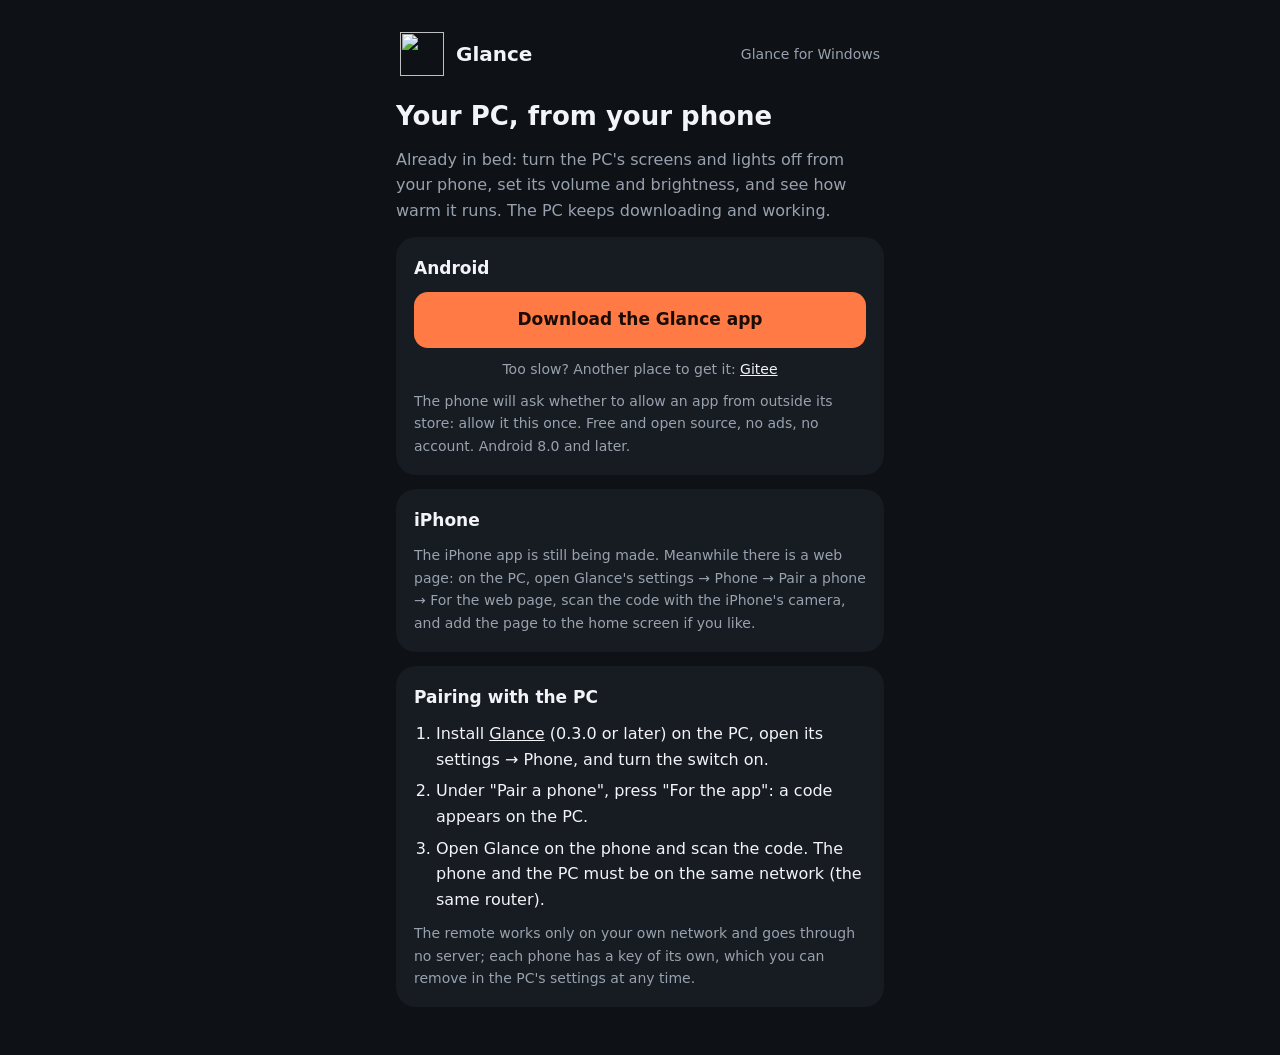
==== website/app/index.html @ c784f439 "The phone remote in the README and on the site, with a page to get the app from; the remote's crates" ====
<!doctype html>
<html lang="zh-CN">
<head>
<meta charset="utf-8">
<meta name="viewport" content="width=device-width, initial-scale=1">
<title>Glance 手机遥控 · 下载</title>
<meta name="description" content="用手机给电脑关屏、关灯、调音量和亮度，看一眼温度。Glance 的手机遥控，安卓 APP 免费下载；iPhone 暂时用网页。">
<meta name="theme-color" content="#0e1116">
<link rel="icon" href="../assets/img/icon.svg" type="image/svg+xml">
<link rel="icon" href="../favicon.ico" sizes="32x32">
<link rel="apple-touch-icon" href="../apple-touch-icon.png">
<style>
:root { color-scheme: dark; --page: #0e1116; --card: #171b22; --tile: #1f242c; --ink: #f2f4f7; --dim: #98a2ae; --faint: #5b6470; --accent: #ff7a45; --line: #262c35; }
* { box-sizing: border-box; }
html { -webkit-text-size-adjust: 100%; }
body { margin: 0; background: var(--page); color: var(--ink); font: 16px/1.6 system-ui, -apple-system, "Segoe UI", "PingFang SC", "Microsoft YaHei", sans-serif; }
main { max-width: 520px; margin: 0 auto; padding: 28px 16px 48px; display: flex; flex-direction: column; gap: 14px; }
header { display: flex; align-items: center; gap: 12px; padding: 4px 4px 10px; }
header img { width: 44px; height: 44px; }
header b { font-size: 20px; }
header a { margin-left: auto; color: var(--dim); font-size: 14px; text-decoration: none; }
h1 { margin: 0; font-size: 26px; line-height: 1.25; text-wrap: balance; }
.lede { margin: 0; color: var(--dim); }
section { background: var(--card); border-radius: 20px; padding: 18px; display: flex; flex-direction: column; gap: 10px; }
h2 { margin: 0; font-size: 17px; }
p { margin: 0; }
.dim { color: var(--dim); font-size: 14px; }
.get { display: block; text-align: center; background: var(--accent); color: #1a0d06; font-weight: 700; font-size: 17px; padding: 14px; border-radius: 14px; text-decoration: none; }
.other { color: var(--dim); font-size: 14px; text-align: center; }
a { color: var(--ink); }
ol { margin: 0; padding-left: 22px; display: flex; flex-direction: column; gap: 6px; }
.inapp { background: #2e211d; }
[hidden] { display: none !important; }
</style>
</head>
<body>
<main>
  <header>
    <img src="../assets/img/icon.svg" alt="">
    <b>Glance</b>
    <a href="../" data-zh>电脑版主页</a>
    <a href="../en/" data-en hidden>Glance for Windows</a>
  </header>

  <div data-zh>
    <h1>用手机遥控电脑</h1>
  </div>
  <div data-en hidden>
    <h1>Your PC, from your phone</h1>
  </div>
  <p class="lede" data-zh>躺下之后不想再起来：用手机给电脑关屏、关灯、调音量和亮度，顺便看一眼温度。电脑继续下载、继续跑任务。</p>
  <p class="lede" data-en hidden>Already in bed: turn the PC's screens and lights off from your phone, set its volume and brightness, and see how warm it runs. The PC keeps downloading and working.</p>

  <section class="inapp" id="inapp" hidden>
    <p data-zh><strong>请在浏览器里打开这个页面。</strong>在微信、小红书等 APP 里通常下载不了：点右上角的菜单，选“在浏览器中打开”。</p>
    <p data-en hidden><strong>Open this page in your browser.</strong> Downloads usually do not work inside another app: use its menu to open the page in the browser.</p>
  </section>

  <section>
    <h2 data-zh>安卓手机</h2>
    <h2 data-en hidden>Android</h2>
    <a class="get" id="get" href="https://gitee.com/lulu-loopp/glance/releases">
      <span data-zh>下载 Glance APP<span data-version></span></span>
      <span data-en hidden>Download the Glance app<span data-version></span></span>
    </a>
    <p class="other" data-zh>下不动？换一个下载源：<a id="other" href="https://github.com/lulu-loopp/glance/releases/latest">GitHub</a></p>
    <p class="other" data-en hidden>Too slow? Another place to get it: <a id="other-en" href="https://gitee.com/lulu-loopp/glance/releases">Gitee</a></p>
    <p class="dim" data-zh>安装时手机会提示“来自未知来源”，这是因为 APP 不在应用商店里，允许这一次即可。免费、开源，没有广告，不需要注册。安卓 8.0 及以上。</p>
    <p class="dim" data-en hidden>The phone will ask whether to allow an app from outside its store: allow it this once. Free and open source, no ads, no account. Android 8.0 and later.</p>
  </section>

  <section>
    <h2>iPhone</h2>
    <p class="dim" data-zh>iPhone 的 APP 还在做。现在可以先用网页：在电脑上打开 Glance 的设置 → 手机遥控 → 配对一部手机 → 用网页，用 iPhone 的相机扫描出现的二维码，之后可以“添加到主屏幕”。</p>
    <p class="dim" data-en hidden>The iPhone app is still being made. Meanwhile there is a web page: on the PC, open Glance's settings → Phone → Pair a phone → For the web page, scan the code with the iPhone's camera, and add the page to the home screen if you like.</p>
  </section>

  <section>
    <h2 data-zh>怎么连上电脑</h2>
    <h2 data-en hidden>Pairing with the PC</h2>
    <ol data-zh>
      <li>电脑上装好 <a href="../">Glance</a>（0.3.0 或更新），打开设置 → 手机遥控，把开关打开。</li>
      <li>点“配对一部手机”里的“用 APP”，电脑上会出现一个二维码。</li>
      <li>手机打开 Glance，扫描这个二维码。手机和电脑要连着同一个路由器（同一个 Wi-Fi 或网线）。</li>
    </ol>
    <ol data-en hidden>
      <li>Install <a href="../en/">Glance</a> (0.3.0 or later) on the PC, open its settings → Phone, and turn the switch on.</li>
      <li>Under "Pair a phone", press "For the app": a code appears on the PC.</li>
      <li>Open Glance on the phone and scan the code. The phone and the PC must be on the same network (the same router).</li>
    </ol>
    <p class="dim" data-zh>遥控只在你家的局域网里工作，不经过任何服务器；每部手机有自己的配对密钥，随时可以在电脑的设置里移除。</p>
    <p class="dim" data-en hidden>The remote works only on your own network and goes through no server; each phone has a key of its own, which you can remove in the PC's settings at any time.</p>
  </section>
</main>
<script>
(function () {
  "use strict";
  // The page in the reader's language: Chinese unless the browser reads none.
  var languages = navigator.languages && navigator.languages.length ? navigator.languages : [navigator.language || ""];
  var zh = languages.some(function (l) { return /^zh\b/i.test(l); });
  if (!zh) {
    document.documentElement.lang = "en";
    document.title = "Glance for your phone · Download";
    Array.prototype.forEach.call(document.querySelectorAll("[data-zh]"), function (e) { e.hidden = true; });
    Array.prototype.forEach.call(document.querySelectorAll("[data-en]"), function (e) { e.hidden = false; });
  }
  // Inside another app's own browser a download goes nowhere: said first.
  if (/MicroMessenger|xhsdiscover|XiaoHongShu|Weibo|QQ\/|DingTalk|AlipayClient/i.test(navigator.userAgent)) document.getElementById("inapp").hidden = false;

  // The newest release that has the app, from the site this reader reaches best; the other site is offered beside it.
  var REPO = "lulu-loopp/glance";
  var SOURCES = {
    github: { api: "https://api.github.com/repos/" + REPO + "/releases?per_page=10", all: "https://github.com/" + REPO + "/releases/latest" },
    gitee: { api: "https://gitee.com/api/v5/repos/" + REPO + "/releases?per_page=10&page=1&direction=desc", all: "https://gitee.com/" + REPO + "/releases" }
  };
  var primary = zh ? "gitee" : "github", second = zh ? "github" : "gitee";
  var get = document.getElementById("get"), other = document.getElementById(zh ? "other" : "other-en");
  get.href = SOURCES[primary].all;
  other.href = SOURCES[second].all;
  function newest(source, done) {
    fetch(SOURCES[source].api).then(function (answer) { return answer.ok ? answer.json() : []; }).then(function (releases) {
      for (var i = 0; i < releases.length; i++) {
        var assets = releases[i].assets || [];
        for (var j = 0; j < assets.length; j++) {
          if (/^Glance_[0-9.]+\.apk$/.test(assets[j].name || "") && /^https:\/\//.test(assets[j].browser_download_url || "")) return done(assets[j].browser_download_url, assets[j].name.replace(/^Glance_|\.apk$/g, ""));
        }
      }
    }).catch(function () { /* not reached: the link stays on that site's releases */ });
  }
  newest(primary, function (url, version) {
    get.href = url;
    Array.prototype.forEach.call(document.querySelectorAll("[data-version]"), function (e) { e.textContent = " " + version; });
  });
  newest(second, function (url) { other.href = url; });
  var from = "";
  try { from = new URLSearchParams(location.search).get("from") || ""; } catch (e) { /* none */ }
  if (navigator.sendBeacon) navigator.sendBeacon("/api/e", JSON.stringify({ k: "view", p: location.pathname, r: document.referrer, l: zh ? "zh" : "en", f: from }));
  get.addEventListener("click", function () {
    var said = JSON.stringify({ k: "download", p: location.pathname, s: get.href.indexOf("gitee.com") >= 0 ? "gitee" : "github", l: zh ? "zh" : "en" });
    if (navigator.sendBeacon) navigator.sendBeacon("/api/e", said);
  });
})();
</script>
</body>
</html>
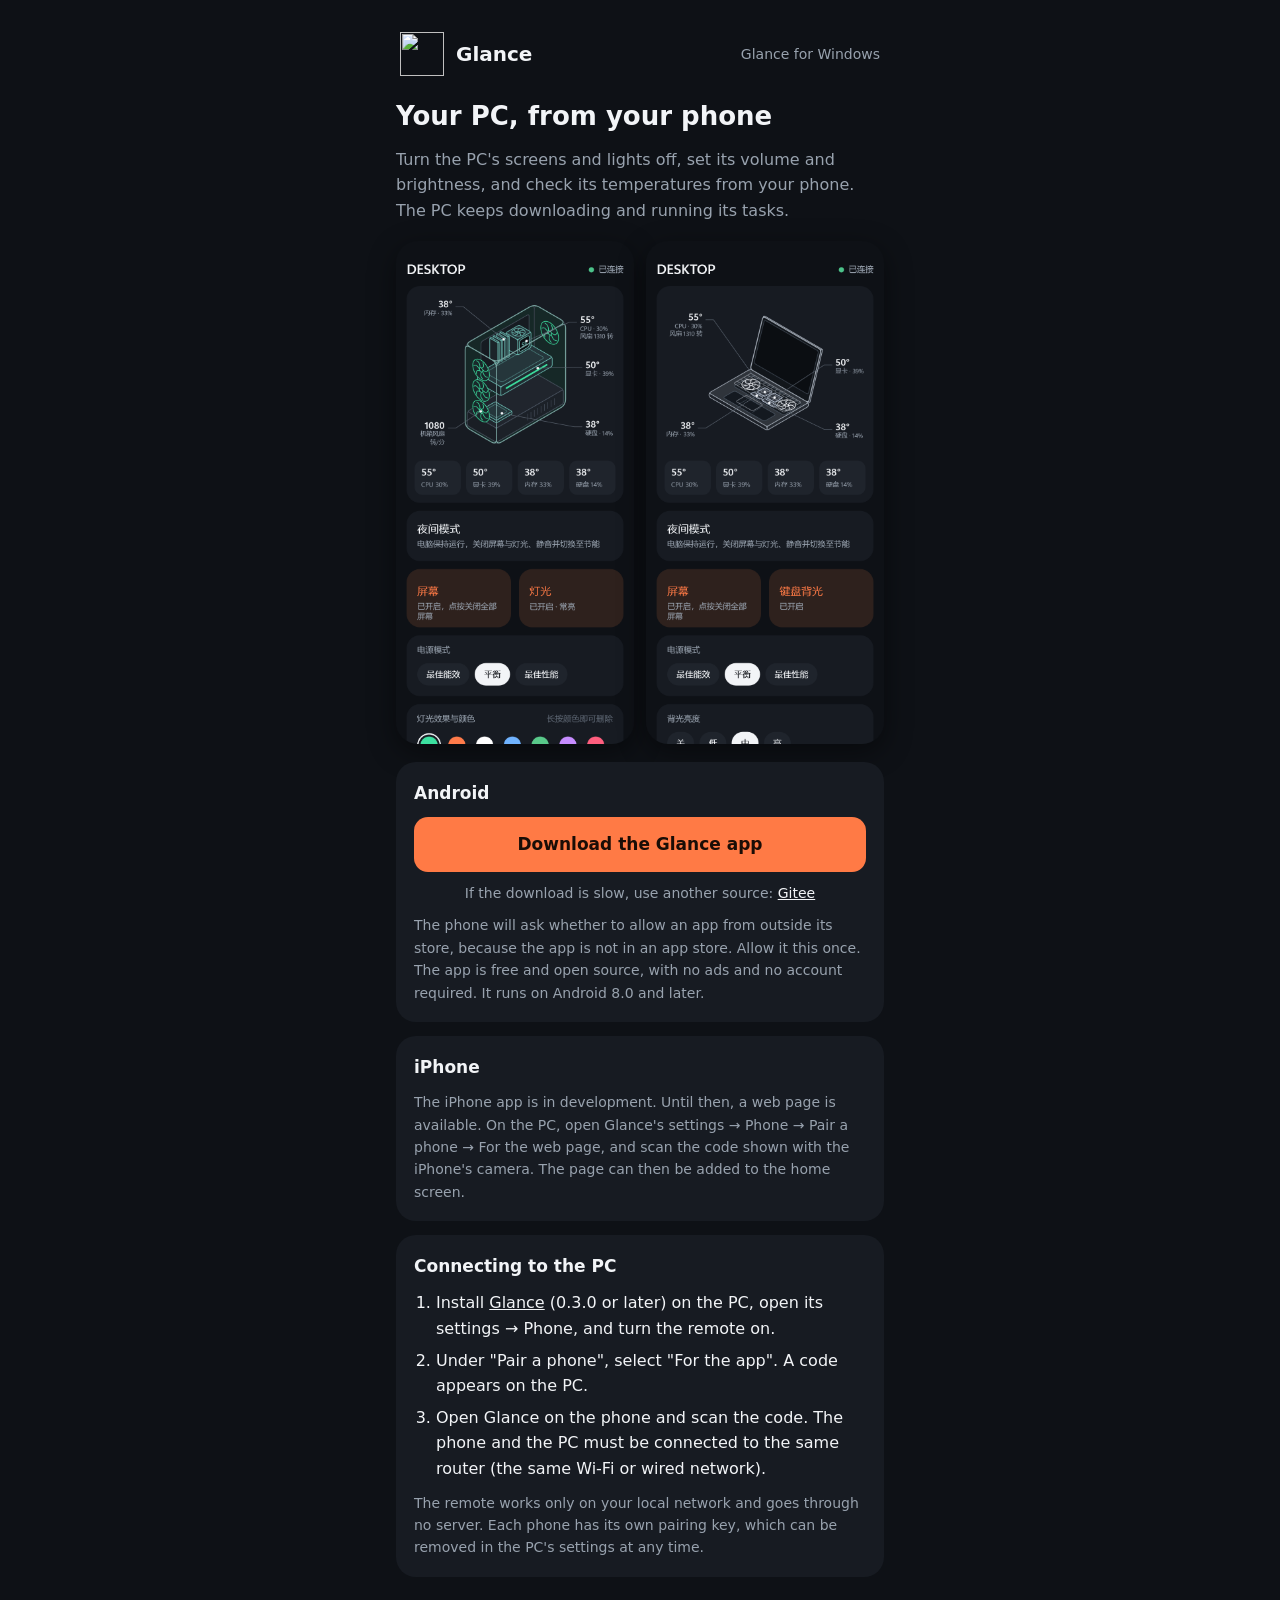
==== commit 29a76039: "The phone page shows the app as it looks, a desktop's and a laptop's, and says everything in written" ====
--- a/website/app/index.html
+++ b/website/app/index.html
@@ -4,34 +4,12 @@
 <meta charset="utf-8">
 <meta name="viewport" content="width=device-width, initial-scale=1">
 <title>Glance 手机遥控 · 下载</title>
-<meta name="description" content="用手机给电脑关屏、关灯、调音量和亮度，看一眼温度。Glance 的手机遥控，安卓 APP 免费下载；iPhone 暂时用网页。">
+<meta name="description" content="在手机上关闭电脑屏幕与灯光、调节音量和亮度，并查看电脑温度。Glance 手机遥控，安卓 APP 免费下载，iPhone 可暂用网页版。">
 <meta name="theme-color" content="#0e1116">
 <link rel="icon" href="../assets/img/icon.svg" type="image/svg+xml">
 <link rel="icon" href="../favicon.ico" sizes="32x32">
 <link rel="apple-touch-icon" href="../apple-touch-icon.png">
-<style>
-:root { color-scheme: dark; --page: #0e1116; --card: #171b22; --tile: #1f242c; --ink: #f2f4f7; --dim: #98a2ae; --faint: #5b6470; --accent: #ff7a45; --line: #262c35; }
-* { box-sizing: border-box; }
-html { -webkit-text-size-adjust: 100%; }
-body { margin: 0; background: var(--page); color: var(--ink); font: 16px/1.6 system-ui, -apple-system, "Segoe UI", "PingFang SC", "Microsoft YaHei", sans-serif; }
-main { max-width: 520px; margin: 0 auto; padding: 28px 16px 48px; display: flex; flex-direction: column; gap: 14px; }
-header { display: flex; align-items: center; gap: 12px; padding: 4px 4px 10px; }
-header img { width: 44px; height: 44px; }
-header b { font-size: 20px; }
-header a { margin-left: auto; color: var(--dim); font-size: 14px; text-decoration: none; }
-h1 { margin: 0; font-size: 26px; line-height: 1.25; text-wrap: balance; }
-.lede { margin: 0; color: var(--dim); }
-section { background: var(--card); border-radius: 20px; padding: 18px; display: flex; flex-direction: column; gap: 10px; }
-h2 { margin: 0; font-size: 17px; }
-p { margin: 0; }
-.dim { color: var(--dim); font-size: 14px; }
-.get { display: block; text-align: center; background: var(--accent); color: #1a0d06; font-weight: 700; font-size: 17px; padding: 14px; border-radius: 14px; text-decoration: none; }
-.other { color: var(--dim); font-size: 14px; text-align: center; }
-a { color: var(--ink); }
-ol { margin: 0; padding-left: 22px; display: flex; flex-direction: column; gap: 6px; }
-.inapp { background: #2e211d; }
-[hidden] { display: none !important; }
-</style>
+<link rel="stylesheet" href="../assets/app.css?v=2">
 </head>
 <body>
 <main>
@@ -48,12 +26,19 @@
   <div data-en hidden>
     <h1>Your PC, from your phone</h1>
   </div>
-  <p class="lede" data-zh>躺下之后不想再起来：用手机给电脑关屏、关灯、调音量和亮度，顺便看一眼温度。电脑继续下载、继续跑任务。</p>
-  <p class="lede" data-en hidden>Already in bed: turn the PC's screens and lights off from your phone, set its volume and brightness, and see how warm it runs. The PC keeps downloading and working.</p>
+  <p class="lede" data-zh>在手机上即可关闭电脑屏幕与灯光、调节音量和亮度，并查看电脑温度。电脑可继续下载文件、运行任务。</p>
+  <p class="lede" data-en hidden>Turn the PC's screens and lights off, set its volume and brightness, and check its temperatures from your phone. The PC keeps downloading and running its tasks.</p>
+
+  <div class="shots">
+    <img src="../assets/img/app-desktop.png" width="360" height="760" alt="Glance APP：台式电脑的温度、夜间模式、屏幕与灯光开关" data-zh>
+    <img src="../assets/img/app-laptop.png" width="360" height="760" alt="Glance APP：笔记本电脑的温度、屏幕与键盘背光开关" data-zh>
+    <img src="../assets/img/app-desktop.png" width="360" height="760" alt="The Glance app: a desktop PC's temperatures, night mode, screens and lights" data-en hidden>
+    <img src="../assets/img/app-laptop.png" width="360" height="760" alt="The Glance app: a laptop's temperatures, screens and keyboard light" data-en hidden>
+  </div>
 
   <section class="inapp" id="inapp" hidden>
-    <p data-zh><strong>请在浏览器里打开这个页面。</strong>在微信、小红书等 APP 里通常下载不了：点右上角的菜单，选“在浏览器中打开”。</p>
-    <p data-en hidden><strong>Open this page in your browser.</strong> Downloads usually do not work inside another app: use its menu to open the page in the browser.</p>
+    <p data-zh><strong>请在浏览器中打开本页面。</strong>在微信、小红书等应用内通常无法下载，请点击右上角菜单，选择“在浏览器中打开”。</p>
+    <p data-en hidden><strong>Please open this page in your browser.</strong> Downloads usually do not work inside other apps. Use the app's menu to open the page in the browser.</p>
   </section>
 
   <section>
@@ -63,83 +48,35 @@
       <span data-zh>下载 Glance APP<span data-version></span></span>
       <span data-en hidden>Download the Glance app<span data-version></span></span>
     </a>
-    <p class="other" data-zh>下不动？换一个下载源：<a id="other" href="https://github.com/lulu-loopp/glance/releases/latest">GitHub</a></p>
-    <p class="other" data-en hidden>Too slow? Another place to get it: <a id="other-en" href="https://gitee.com/lulu-loopp/glance/releases">Gitee</a></p>
-    <p class="dim" data-zh>安装时手机会提示“来自未知来源”，这是因为 APP 不在应用商店里，允许这一次即可。免费、开源，没有广告，不需要注册。安卓 8.0 及以上。</p>
-    <p class="dim" data-en hidden>The phone will ask whether to allow an app from outside its store: allow it this once. Free and open source, no ads, no account. Android 8.0 and later.</p>
+    <p class="other" data-zh>下载速度较慢时，可改用其他下载源：<a id="other" href="https://github.com/lulu-loopp/glance/releases/latest">GitHub</a></p>
+    <p class="other" data-en hidden>If the download is slow, use another source: <a id="other-en" href="https://gitee.com/lulu-loopp/glance/releases">Gitee</a></p>
+    <p class="dim" data-zh>安装时手机会提示“来自未知来源”，这是因为本 APP 未上架应用商店，允许本次安装即可。本 APP 免费、开源，无广告，无需注册，支持安卓 8.0 及以上版本。</p>
+    <p class="dim" data-en hidden>The phone will ask whether to allow an app from outside its store, because the app is not in an app store. Allow it this once. The app is free and open source, with no ads and no account required. It runs on Android 8.0 and later.</p>
   </section>
 
   <section>
     <h2>iPhone</h2>
-    <p class="dim" data-zh>iPhone 的 APP 还在做。现在可以先用网页：在电脑上打开 Glance 的设置 → 手机遥控 → 配对一部手机 → 用网页，用 iPhone 的相机扫描出现的二维码，之后可以“添加到主屏幕”。</p>
-    <p class="dim" data-en hidden>The iPhone app is still being made. Meanwhile there is a web page: on the PC, open Glance's settings → Phone → Pair a phone → For the web page, scan the code with the iPhone's camera, and add the page to the home screen if you like.</p>
+    <p class="dim" data-zh>iPhone 版 APP 正在开发中，目前可使用网页版。在电脑上打开 Glance 设置 → 手机遥控 → 配对一部手机 → 用网页，使用 iPhone 相机扫描显示的二维码，之后可将页面“添加到主屏幕”。</p>
+    <p class="dim" data-en hidden>The iPhone app is in development. Until then, a web page is available. On the PC, open Glance's settings → Phone → Pair a phone → For the web page, and scan the code shown with the iPhone's camera. The page can then be added to the home screen.</p>
   </section>
 
   <section>
-    <h2 data-zh>怎么连上电脑</h2>
-    <h2 data-en hidden>Pairing with the PC</h2>
+    <h2 data-zh>连接电脑</h2>
+    <h2 data-en hidden>Connecting to the PC</h2>
     <ol data-zh>
-      <li>电脑上装好 <a href="../">Glance</a>（0.3.0 或更新），打开设置 → 手机遥控，把开关打开。</li>
-      <li>点“配对一部手机”里的“用 APP”，电脑上会出现一个二维码。</li>
-      <li>手机打开 Glance，扫描这个二维码。手机和电脑要连着同一个路由器（同一个 Wi-Fi 或网线）。</li>
+      <li>在电脑上安装 <a href="../">Glance</a>（0.3.0 或更高版本），打开设置 → 手机遥控，开启开关。</li>
+      <li>在“配对一部手机”中点击“用 APP”，电脑上将显示一个二维码。</li>
+      <li>在手机上打开 Glance，扫描该二维码。手机与电脑需连接同一个路由器（同一 Wi-Fi 或有线网络）。</li>
     </ol>
     <ol data-en hidden>
-      <li>Install <a href="../en/">Glance</a> (0.3.0 or later) on the PC, open its settings → Phone, and turn the switch on.</li>
-      <li>Under "Pair a phone", press "For the app": a code appears on the PC.</li>
-      <li>Open Glance on the phone and scan the code. The phone and the PC must be on the same network (the same router).</li>
+      <li>Install <a href="../en/">Glance</a> (0.3.0 or later) on the PC, open its settings → Phone, and turn the remote on.</li>
+      <li>Under "Pair a phone", select "For the app". A code appears on the PC.</li>
+      <li>Open Glance on the phone and scan the code. The phone and the PC must be connected to the same router (the same Wi-Fi or wired network).</li>
     </ol>
-    <p class="dim" data-zh>遥控只在你家的局域网里工作，不经过任何服务器；每部手机有自己的配对密钥，随时可以在电脑的设置里移除。</p>
-    <p class="dim" data-en hidden>The remote works only on your own network and goes through no server; each phone has a key of its own, which you can remove in the PC's settings at any time.</p>
+    <p class="dim" data-zh>遥控仅在您的局域网内工作，不经过任何服务器。每部手机拥有独立的配对密钥，可随时在电脑设置中移除。</p>
+    <p class="dim" data-en hidden>The remote works only on your local network and goes through no server. Each phone has its own pairing key, which can be removed in the PC's settings at any time.</p>
   </section>
 </main>
-<script>
-(function () {
-  "use strict";
-  // The page in the reader's language: Chinese unless the browser reads none.
-  var languages = navigator.languages && navigator.languages.length ? navigator.languages : [navigator.language || ""];
-  var zh = languages.some(function (l) { return /^zh\b/i.test(l); });
-  if (!zh) {
-    document.documentElement.lang = "en";
-    document.title = "Glance for your phone · Download";
-    Array.prototype.forEach.call(document.querySelectorAll("[data-zh]"), function (e) { e.hidden = true; });
-    Array.prototype.forEach.call(document.querySelectorAll("[data-en]"), function (e) { e.hidden = false; });
-  }
-  // Inside another app's own browser a download goes nowhere: said first.
-  if (/MicroMessenger|xhsdiscover|XiaoHongShu|Weibo|QQ\/|DingTalk|AlipayClient/i.test(navigator.userAgent)) document.getElementById("inapp").hidden = false;
-
-  // The newest release that has the app, from the site this reader reaches best; the other site is offered beside it.
-  var REPO = "lulu-loopp/glance";
-  var SOURCES = {
-    github: { api: "https://api.github.com/repos/" + REPO + "/releases?per_page=10", all: "https://github.com/" + REPO + "/releases/latest" },
-    gitee: { api: "https://gitee.com/api/v5/repos/" + REPO + "/releases?per_page=10&page=1&direction=desc", all: "https://gitee.com/" + REPO + "/releases" }
-  };
-  var primary = zh ? "gitee" : "github", second = zh ? "github" : "gitee";
-  var get = document.getElementById("get"), other = document.getElementById(zh ? "other" : "other-en");
-  get.href = SOURCES[primary].all;
-  other.href = SOURCES[second].all;
-  function newest(source, done) {
-    fetch(SOURCES[source].api).then(function (answer) { return answer.ok ? answer.json() : []; }).then(function (releases) {
-      for (var i = 0; i < releases.length; i++) {
-        var assets = releases[i].assets || [];
-        for (var j = 0; j < assets.length; j++) {
-          if (/^Glance_[0-9.]+\.apk$/.test(assets[j].name || "") && /^https:\/\//.test(assets[j].browser_download_url || "")) return done(assets[j].browser_download_url, assets[j].name.replace(/^Glance_|\.apk$/g, ""));
-        }
-      }
-    }).catch(function () { /* not reached: the link stays on that site's releases */ });
-  }
-  newest(primary, function (url, version) {
-    get.href = url;
-    Array.prototype.forEach.call(document.querySelectorAll("[data-version]"), function (e) { e.textContent = " " + version; });
-  });
-  newest(second, function (url) { other.href = url; });
-  var from = "";
-  try { from = new URLSearchParams(location.search).get("from") || ""; } catch (e) { /* none */ }
-  if (navigator.sendBeacon) navigator.sendBeacon("/api/e", JSON.stringify({ k: "view", p: location.pathname, r: document.referrer, l: zh ? "zh" : "en", f: from }));
-  get.addEventListener("click", function () {
-    var said = JSON.stringify({ k: "download", p: location.pathname, s: get.href.indexOf("gitee.com") >= 0 ? "gitee" : "github", l: zh ? "zh" : "en" });
-    if (navigator.sendBeacon) navigator.sendBeacon("/api/e", said);
-  });
-})();
-</script>
+<script src="../assets/app.js?v=1"></script>
 </body>
 </html>
--- a/website/assets/app.css
+++ b/website/assets/app.css
@@ -0,0 +1,24 @@
+/* The phone app's page (app/index.html): its own look, apart from the home page's. */
+:root { color-scheme: dark; --page: #0e1116; --card: #171b22; --tile: #1f242c; --ink: #f2f4f7; --dim: #98a2ae; --faint: #5b6470; --accent: #ff7a45; --line: #262c35; }
+* { box-sizing: border-box; }
+html { -webkit-text-size-adjust: 100%; }
+body { margin: 0; background: var(--page); color: var(--ink); font: 16px/1.6 system-ui, -apple-system, "Segoe UI", "PingFang SC", "Microsoft YaHei", sans-serif; }
+main { max-width: 520px; margin: 0 auto; padding: 28px 16px 48px; display: flex; flex-direction: column; gap: 14px; }
+header { display: flex; align-items: center; gap: 12px; padding: 4px 4px 10px; }
+header img { width: 44px; height: 44px; }
+header b { font-size: 20px; }
+header a { margin-left: auto; color: var(--dim); font-size: 14px; text-decoration: none; }
+h1 { margin: 0; font-size: 26px; line-height: 1.25; text-wrap: balance; }
+.lede { margin: 0; color: var(--dim); }
+section { background: var(--card); border-radius: 20px; padding: 18px; display: flex; flex-direction: column; gap: 10px; }
+h2 { margin: 0; font-size: 17px; }
+p { margin: 0; }
+.dim { color: var(--dim); font-size: 14px; }
+.get { display: block; text-align: center; background: var(--accent); color: #1a0d06; font-weight: 700; font-size: 17px; padding: 14px; border-radius: 14px; text-decoration: none; }
+.other { color: var(--dim); font-size: 14px; text-align: center; }
+a { color: var(--ink); }
+ol { margin: 0; padding-left: 22px; display: flex; flex-direction: column; gap: 6px; }
+.inapp { background: #2e211d; }
+[hidden] { display: none !important; }
+.shots { display: flex; gap: 12px; margin: 4px 0; }
+.shots img { flex: 1 1 0; min-width: 0; width: 100%; height: auto; border-radius: 22px; box-shadow: 0 8px 28px rgba(0, 0, 0, .45); }
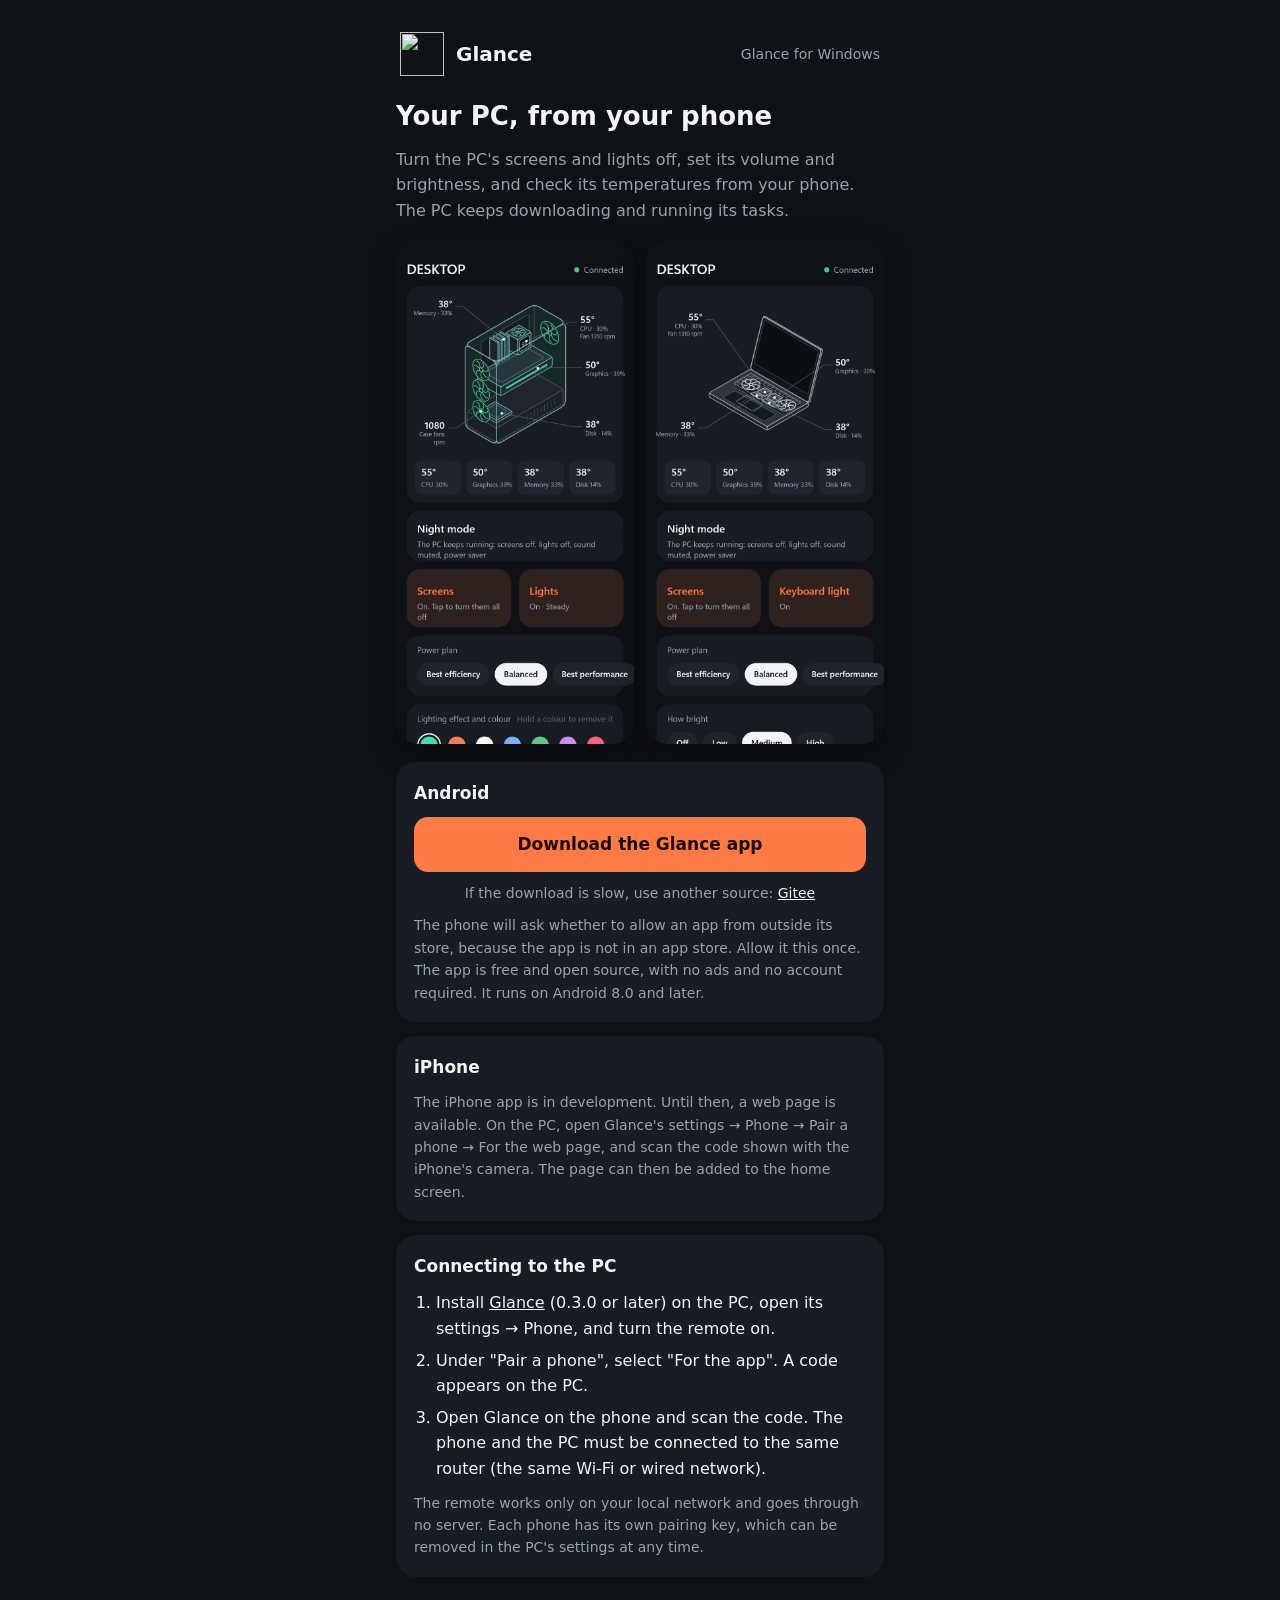
==== commit 818fdbcb: "The phone page shows the app in the language it is in: the studio draws the phone previews in Chines" ====
--- a/website/app/index.html
+++ b/website/app/index.html
@@ -32,8 +32,8 @@
   <div class="shots">
     <img src="../assets/img/app-desktop.png" width="360" height="760" alt="Glance APP：台式电脑的温度、夜间模式、屏幕与灯光开关" data-zh>
     <img src="../assets/img/app-laptop.png" width="360" height="760" alt="Glance APP：笔记本电脑的温度、屏幕与键盘背光开关" data-zh>
-    <img src="../assets/img/app-desktop.png" width="360" height="760" alt="The Glance app: a desktop PC's temperatures, night mode, screens and lights" data-en hidden>
-    <img src="../assets/img/app-laptop.png" width="360" height="760" alt="The Glance app: a laptop's temperatures, screens and keyboard light" data-en hidden>
+    <img src="../assets/img/app-desktop-en.png" width="360" height="760" alt="The Glance app: a desktop PC's temperatures, night mode, screens and lights" data-en hidden>
+    <img src="../assets/img/app-laptop-en.png" width="360" height="760" alt="The Glance app: a laptop's temperatures, screens and keyboard light" data-en hidden>
   </div>
 
   <section class="inapp" id="inapp" hidden>
